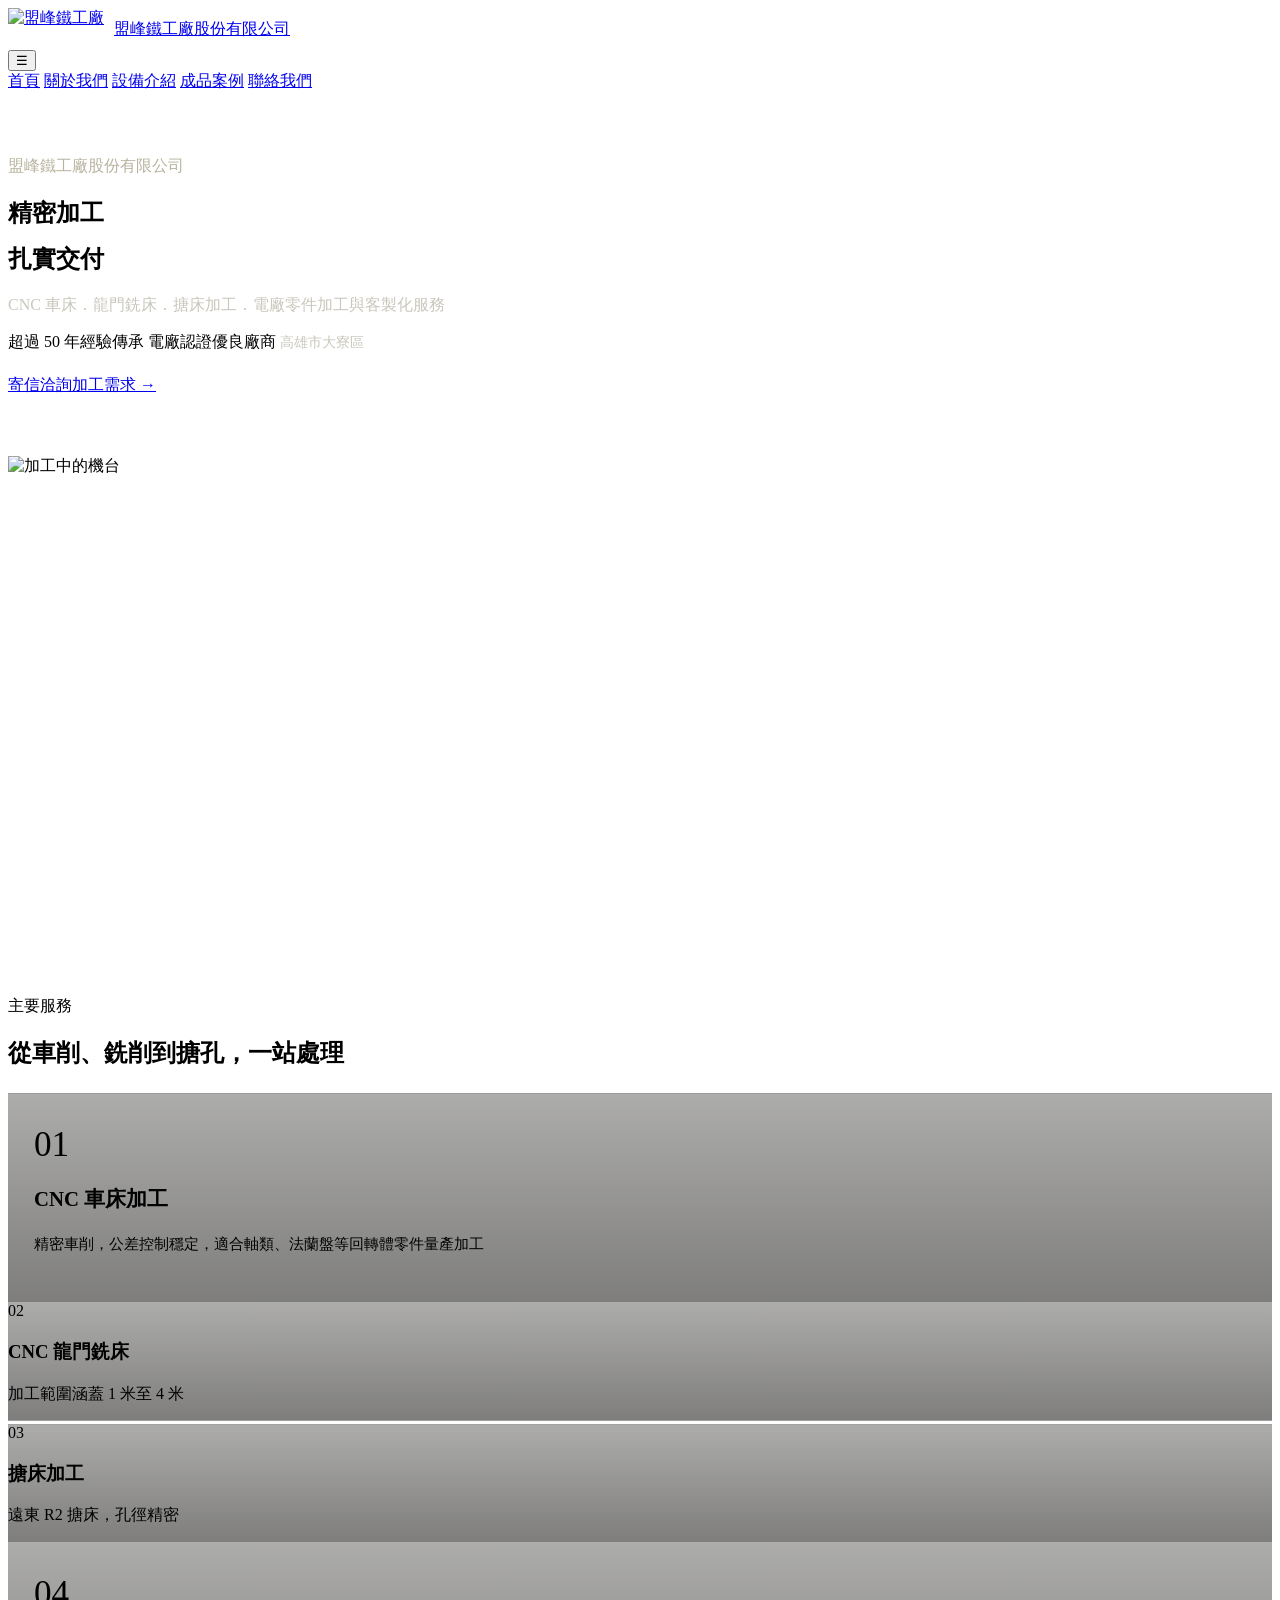
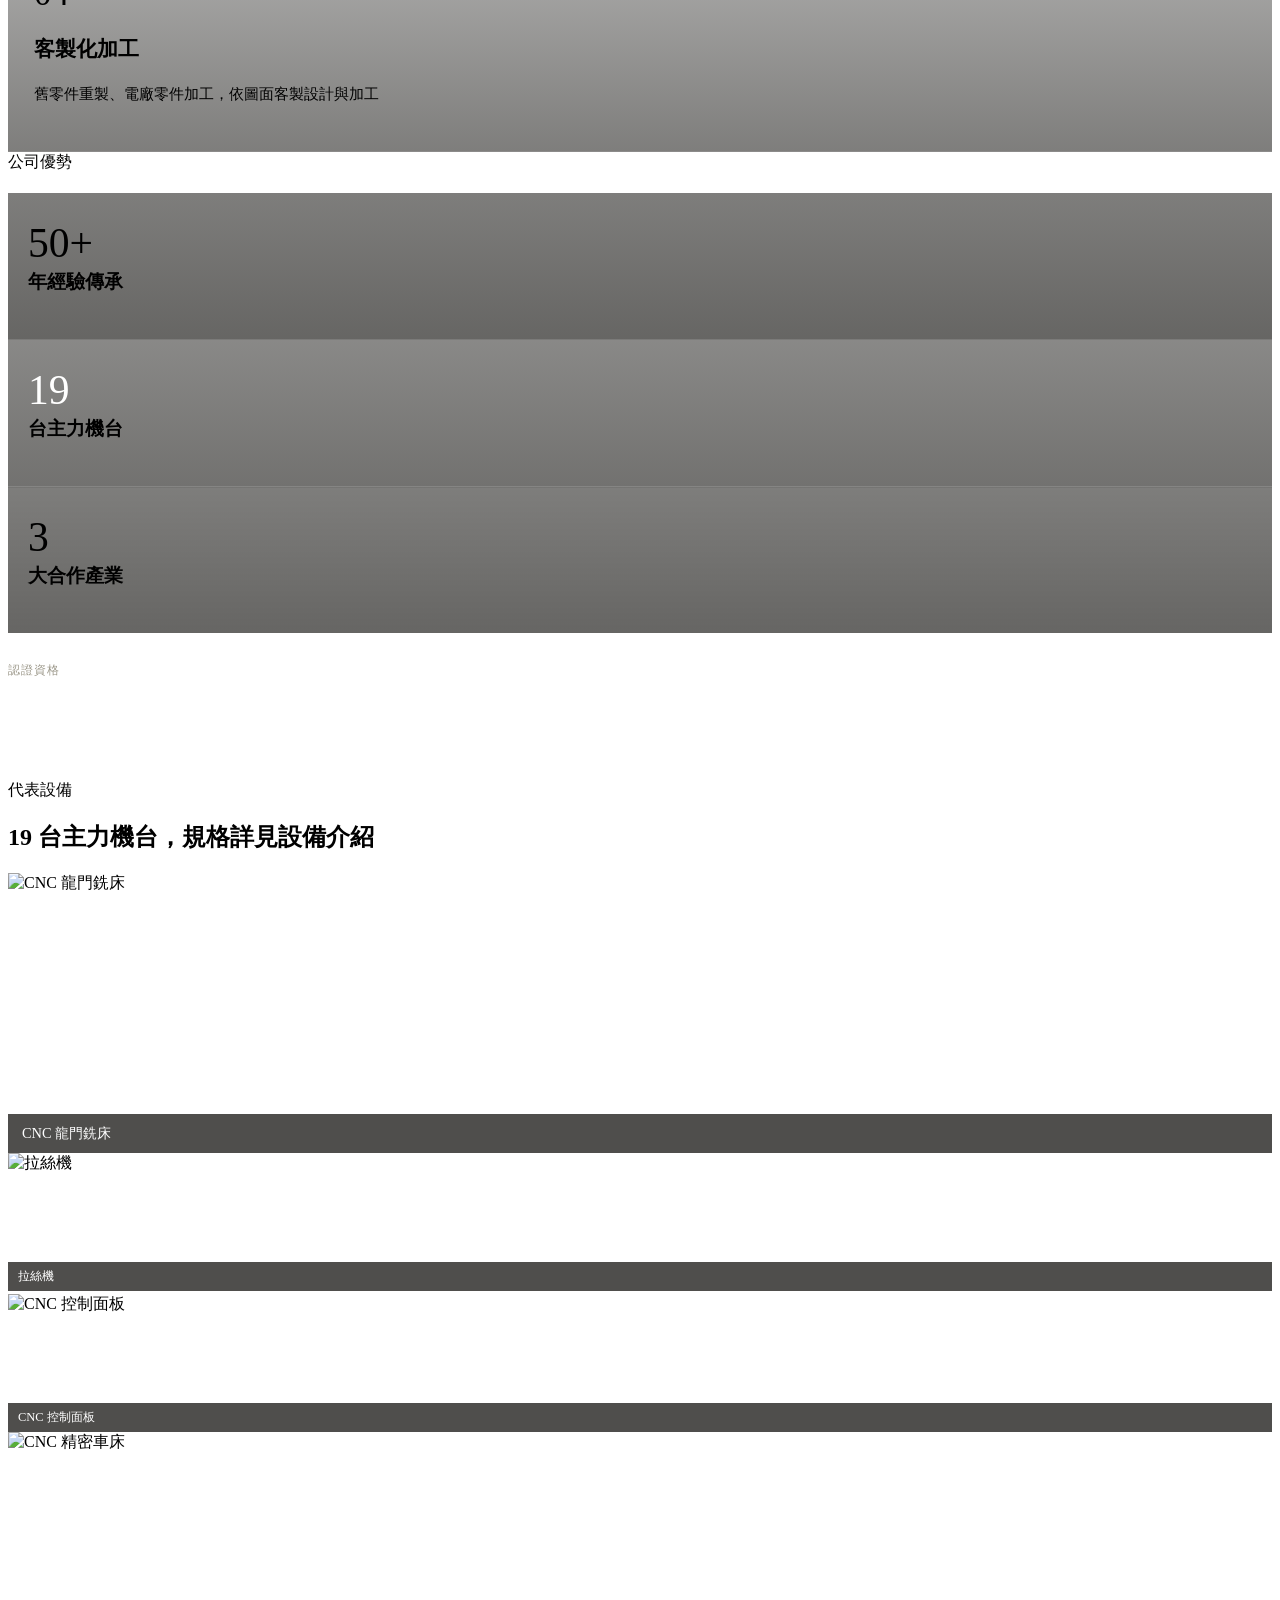
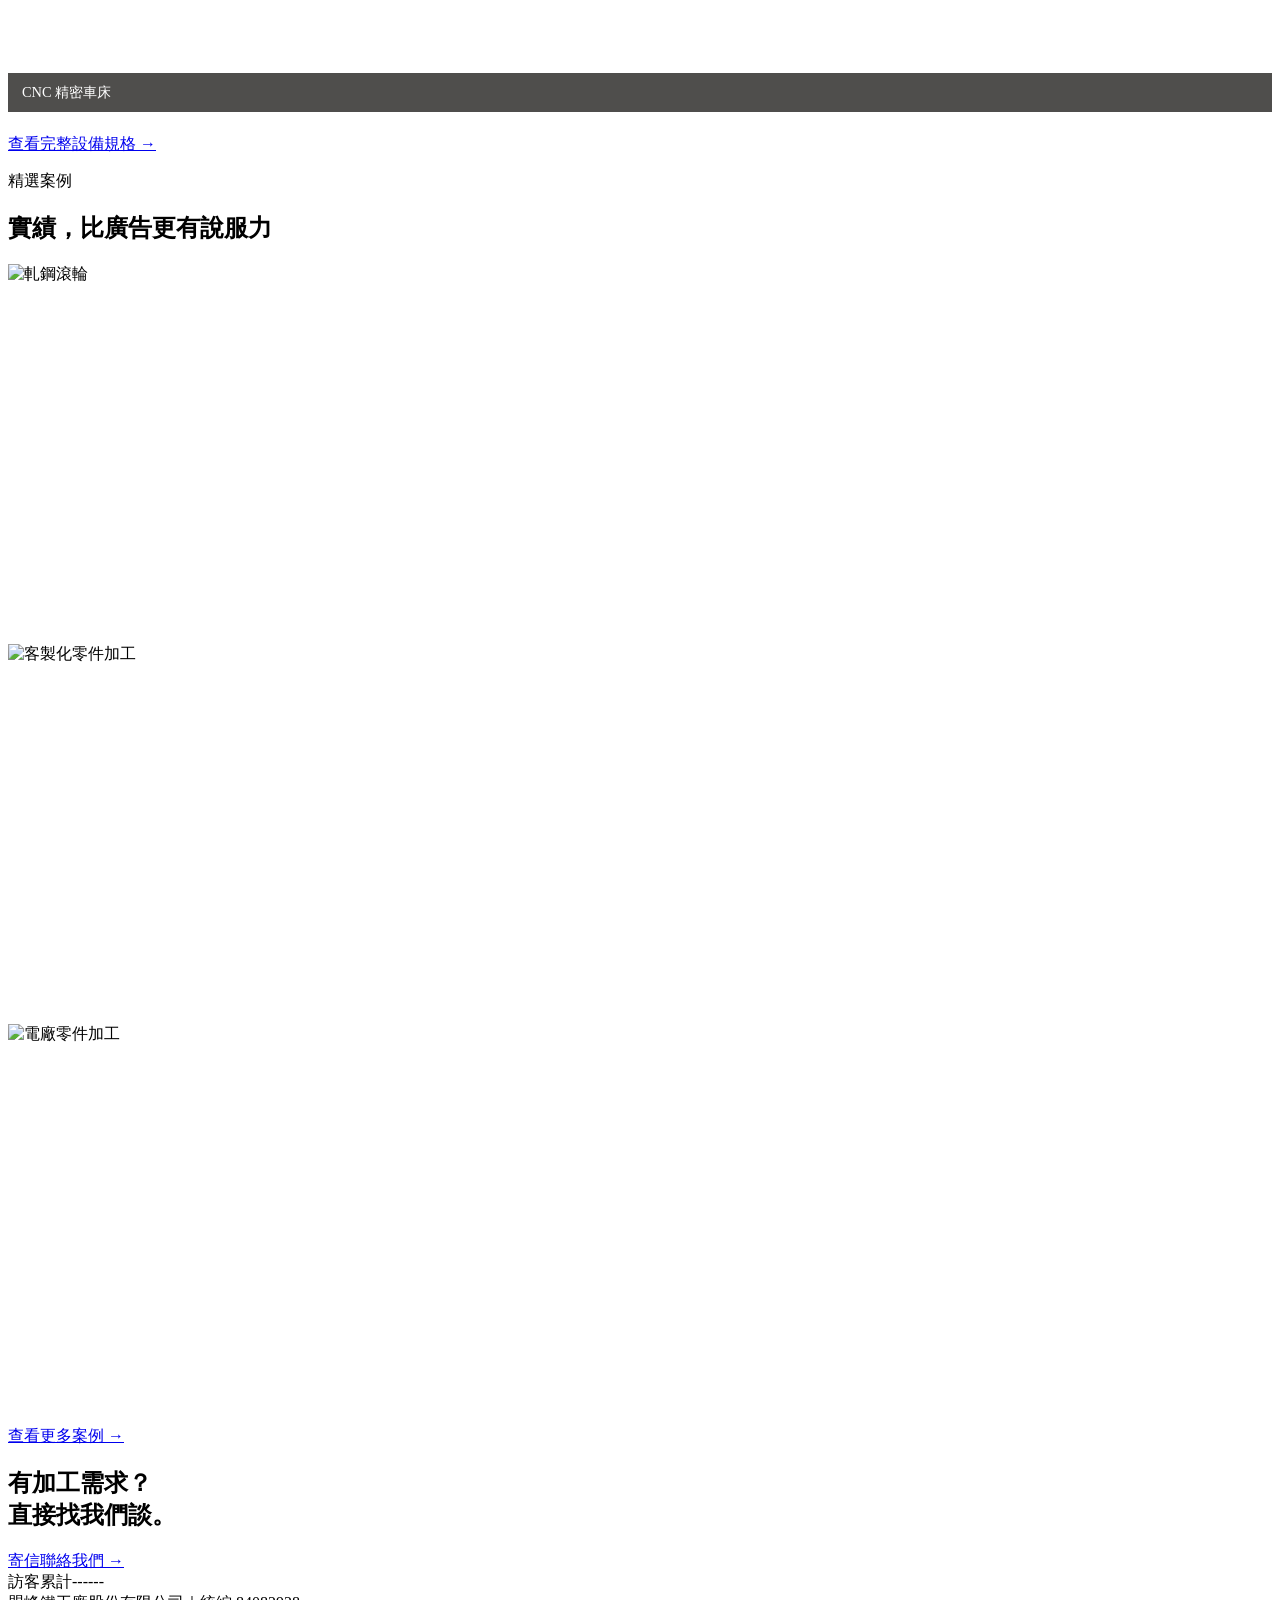
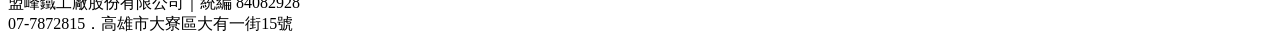
==== index.html @ 580f1f02 "Add files via upload" ====
<!DOCTYPE html>
<html lang="zh-Hant">
<head>
<meta charset="UTF-8">
<meta name="viewport" content="width=device-width, initial-scale=1.0">
<title>盟峰鐵工廠股份有限公司｜高雄 CNC 車床．銑床．搪床加工</title>
<meta name="description" content="盟峰鐵工廠股份有限公司，前身協豐鐵工廠創立於1967年，兩代傳承超過50年，高雄大寮在地機械加工廠，專精 CNC 車床、龍門銑床、搪床加工，電廠認證優良廠商，與日本客戶長期合作。">
<link rel="preconnect" href="https://fonts.googleapis.com">
<link href="https://fonts.googleapis.com/css2?family=Noto+Sans+TC:wght@400;500;700;900&family=JetBrains+Mono:wght@500;700&display=swap" rel="stylesheet">
<link rel="icon" type="image/png" href="images/logo.png?v=2">
<link rel="stylesheet" href="css/style.css">
</head>
<body>

<nav class="site-nav">
  <a href="index.html" style="display:flex; align-items:center; gap:10px;"><img src="images/logo.png" alt="盟峰鐵工廠" style="height:42px; width:auto; display:block;"><span class="logo">盟峰鐵工廠股份有限公司</span></a>
  <button class="nav-toggle" aria-label="開啟選單">☰</button>
  <div class="nav-links">
    <a href="index.html" class="active">首頁</a>
    <a href="about.html">關於我們</a>
    <a href="equipment.html">設備介紹</a>
    <a href="projects.html">成品案例</a>
    <a href="contact.html" class="nav-cta">聯絡我們</a>
  </div>
</nav>

<section class="hero diag-top" style="background:var(--ink); padding:64px 0 60px; --cut-a:56px; z-index:3;">
  <div class="wrap">
    <div class="eyebrow" style="color:#B8B4A0;">盟峰鐵工廠股份有限公司</div>
    <h1 class="skew-highlight"><span>精密加工</span></h1>
    <h1 style="color:var(--steel-light); margin-top:-6px;">扎實交付</h1>
    <p class="hero-sub" style="color:#C9C7BC; max-width:520px;">CNC 車床．龍門銑床．搪床加工．電廠零件加工與客製化服務</p>
    <div class="hero-meta">
      <span class="tag-credential">超過 50 年經驗傳承</span>
      <span class="tag-credential">電廠認證優良廠商</span>
      <span style="color:#C9C7BC; font-size:0.9rem;">高雄市大寮區</span>
    </div>
    <a href="mailto:monfon@seed.net.tw" class="btn" style="display:inline-block; margin-top:22px;">寄信洽詢加工需求 →</a>
  </div>
</section>

<div class="diag-follow diag-bottom-alt" style="--cut-a:56px; --cut-b:90px; position:relative; z-index:2; min-height:min(46vw,420px); background:var(--steel-light);">
  <img src="images/hero-machining.jpg" alt="加工中的機台" style="position:absolute; inset:0; width:100%; height:100%; object-fit:cover; z-index:0;">
</div>

<section class="bold-section diag-follow-alt" style="--cut-b:90px; padding-top:120px; position:relative; z-index:1;">
  <div class="wrap">
    <div class="eyebrow">主要服務</div>
    <h2>從車削、銑削到搪孔，一站處理</h2>
  </div>
  <div class="tight-grid" style="grid-template-columns:1.6fr 1fr; margin-top:24px;">
    <div class="tight-block" style="padding:32px 26px; position:relative; overflow:hidden; background-image:linear-gradient(rgba(20,19,16,0.35),rgba(20,19,16,0.55)), url('images/svc-lathe-bg.jpg'); background-size:cover; background-position:center;">
      <span class="big-idx" style="font-size:2.2rem;">01</span>
      <h3 style="font-size:1.3rem;">CNC 車床加工</h3>
      <p style="font-size:0.95rem;">精密車削，公差控制穩定，適合軸類、法蘭盤等回轉體零件量產加工</p>
    </div>
    <div class="tight-block raised" style="position:relative; overflow:hidden; background-image:linear-gradient(rgba(20,19,16,0.35),rgba(20,19,16,0.55)), url('images/svc-bg-02.jpg'); background-size:cover; background-position:center;"><span class="big-idx">02</span><h3>CNC 龍門銑床</h3><p style="font-size:1rem;">加工範圍涵蓋 1 米至 4 米</p></div>
  </div>
  <div class="tight-grid" style="grid-template-columns:1fr 1.6fr; margin-top:3px;">
    <div class="tight-block raised" style="position:relative; overflow:hidden; background-image:linear-gradient(rgba(20,19,16,0.35),rgba(20,19,16,0.55)), url('images/svc-bg-03.jpg'); background-size:cover; background-position:center;"><span class="big-idx">03</span><h3>搪床加工</h3><p style="font-size:1rem;">遠東 R2 搪床，孔徑精密</p></div>
    <div class="tight-block" style="padding:32px 26px; position:relative; overflow:hidden; background-image:linear-gradient(rgba(20,19,16,0.35),rgba(20,19,16,0.55)), url('images/svc-bg-perforated.jpg'); background-size:cover; background-position:center;">
      <span class="big-idx" style="font-size:2.2rem;">04</span>
      <h3 style="font-size:1.3rem;">客製化加工</h3>
      <p style="font-size:0.95rem;">舊零件重製、電廠零件加工，依圖面客製設計與加工</p>
    </div>
  </div>
</section>

<section class="bold-section darker">
  <div class="wrap">
    <div class="eyebrow">公司優勢</div>
    <div class="tight-grid" style="grid-template-columns:1fr 1fr 1fr; margin-top:20px;">
      <div class="tight-block" style="border-bottom:4px solid var(--accent); padding:26px 20px; position:relative; overflow:hidden; background-image:linear-gradient(rgba(20,19,16,0.55),rgba(20,19,16,0.65)), url('images/adv-bg-50yr.jpg'); background-size:cover; background-position:center;">
        <span class="big-idx" style="font-size:2.6rem;">50+</span>
        <h3 style="margin-top:2px;">年經驗傳承</h3>
      </div>
      <div class="tight-block raised" style="padding:26px 20px; position:relative; overflow:hidden; background-image:linear-gradient(rgba(20,19,16,0.5),rgba(20,19,16,0.6)), url('images/adv-bg-machines.jpg'); background-size:cover; background-position:center;">
        <span class="big-idx" style="font-size:2.6rem; color:#fff;">19</span>
        <h3 style="margin-top:2px;">台主力機台</h3>
      </div>
      <div class="tight-block" style="padding:26px 20px; position:relative; overflow:hidden; background-image:linear-gradient(rgba(20,19,16,0.55),rgba(20,19,16,0.65)), url('images/adv-bg-partners.jpg'); background-size:cover; background-position:center;">
        <span class="big-idx" style="font-size:2.6rem;">3</span>
        <h3 style="margin-top:2px;">大合作產業</h3>
      </div>
    </div>
    <div class="tight-grid" style="grid-template-columns:1.4fr 1fr; margin-top:3px;">
      <div class="tight-block raised" style="display:flex; align-items:center;">
        <p style="color:#fff; margin:0; font-size:0.95rem; line-height:1.7;">累積超過 50 年的加工經驗，穩定的品質與解決複雜案件的能力，讓客戶願意長期合作，也包括電廠零件加工與日本客戶的持續往來。</p>
      </div>
      <div class="tight-block" style="display:flex; flex-direction:column; justify-content:center;">
        <div style="font-family:var(--font-mono); font-size:0.75rem; color:#9C988A; letter-spacing:1px; margin-bottom:12px;">認證資格</div>
        <div style="display:flex; align-items:center; gap:10px; margin-bottom:10px;">
          <span style="width:10px; height:10px; background:var(--credential); flex-shrink:0;"></span>
          <span style="color:#fff; font-size:1.05rem; font-weight:700;">電廠認證優良廠商</span>
        </div>
        <div style="display:flex; align-items:center; gap:10px; margin-bottom:10px;">
          <span style="width:10px; height:10px; background:var(--credential); flex-shrink:0;"></span>
          <span style="color:#fff; font-size:1.05rem; font-weight:700;">進口資格</span>
        </div>
        <div style="display:flex; align-items:center; gap:10px;">
          <span style="width:10px; height:10px; background:var(--credential); flex-shrink:0;"></span>
          <span style="color:#fff; font-size:1.05rem; font-weight:700;">出口資格</span>
        </div>
      </div>
    </div>
  </div>
</section>

<section class="bold-section">
  <div class="wrap">
    <div class="eyebrow">代表設備</div>
    <h2>19 台主力機台，規格詳見設備介紹</h2>

    <div class="tight-grid" style="grid-template-columns:1.6fr 1fr 1fr; margin-top:20px;">
      <div style="position:relative; height:280px; overflow:hidden;">
        <img src="images/equip-gantry-main.jpg" alt="CNC 龍門銑床" style="width:100%; height:100%; object-fit:cover; display:block;">
        <div style="position:absolute; bottom:0; left:0; right:0; background:rgba(20,19,16,0.75); color:#fff; font-size:0.9rem; padding:10px 14px;">CNC 龍門銑床</div>
      </div>
      <div style="display:flex; flex-direction:column; gap:3px;">
        <div style="position:relative; height:138px; overflow:hidden;">
          <img src="images/equip-carousel-2.jpg" alt="拉絲機" style="width:100%; height:100%; object-fit:cover; display:block;">
          <div style="position:absolute; bottom:0; left:0; right:0; background:rgba(20,19,16,0.75); color:#fff; font-size:0.78rem; padding:6px 10px;">拉絲機</div>
        </div>
        <div style="position:relative; height:138px; overflow:hidden;">
          <img src="images/control-panel.jpg" alt="CNC 控制面板" style="width:100%; height:100%; object-fit:cover; display:block;">
          <div style="position:absolute; bottom:0; left:0; right:0; background:rgba(20,19,16,0.75); color:#fff; font-size:0.78rem; padding:6px 10px;">CNC 控制面板</div>
        </div>
      </div>
      <div style="position:relative; height:280px; overflow:hidden;">
        <img src="images/equip-cnc-lathe.jpg" alt="CNC 精密車床" style="width:100%; height:100%; object-fit:cover; display:block;">
        <div style="position:absolute; bottom:0; left:0; right:0; background:rgba(20,19,16,0.75); color:#fff; font-size:0.9rem; padding:10px 14px;">CNC 精密車床</div>
      </div>
    </div>

    <p style="margin-top:22px;"><a href="equipment.html" class="btn" style="display:inline-block;">查看完整設備規格 →</a></p>
  </div>
</section>

<section class="bold-section darker">
  <div class="wrap">
    <div class="eyebrow">精選案例</div>
    <h2>實績，比廣告更有說服力</h2>
    <div class="tight-grid" style="grid-template-columns:0.8fr 1.1fr 1.1fr; margin-top:20px;">
      <div style="position:relative; overflow:hidden; height:380px; background:var(--steel-dark);">
        <img src="images/case-rollers-12.jpg" alt="軋鋼滾輪" style="width:100%; height:100%; object-fit:cover; display:block;">
      </div>
      <div style="position:relative; overflow:hidden; height:380px; background:var(--steel-dark);">
        <img src="images/case-custom-12.jpg" alt="客製化零件加工" style="width:100%; height:100%; object-fit:cover; display:block;">
      </div>
      <div style="position:relative; overflow:hidden; height:380px; background:var(--steel-dark);">
        <img src="images/case-plant-3.jpg" alt="電廠零件加工" style="width:100%; height:100%; object-fit:cover; display:block;">
      </div>
    </div>
    <p style="margin-top:22px;"><a href="projects.html" class="btn" style="display:inline-block;">查看更多案例 →</a></p>
  </div>
</section>

<footer class="site-footer">
  <div class="wrap" style="padding:0;">
    <div class="footer-cta">
      <h2>有加工需求？<br>直接找我們談。</h2>
      <a href="mailto:monfon@seed.net.tw" class="btn">寄信聯絡我們 →</a>
    </div>
    <div class="footer-rule"></div>
    <div class="footer-info">
      <div class="visitor-scoreboard"><span class="label">訪客累計</span><span class="num" id="visitor-count-num">------</span></div>
      <div>盟峰鐵工廠股份有限公司｜統編 84082928</div>
      <div>07-7872815．高雄市大寮區大有一街15號</div>
    </div>
  </div>
</footer>

<script src="js/main.js"></script>
</body>
</html>
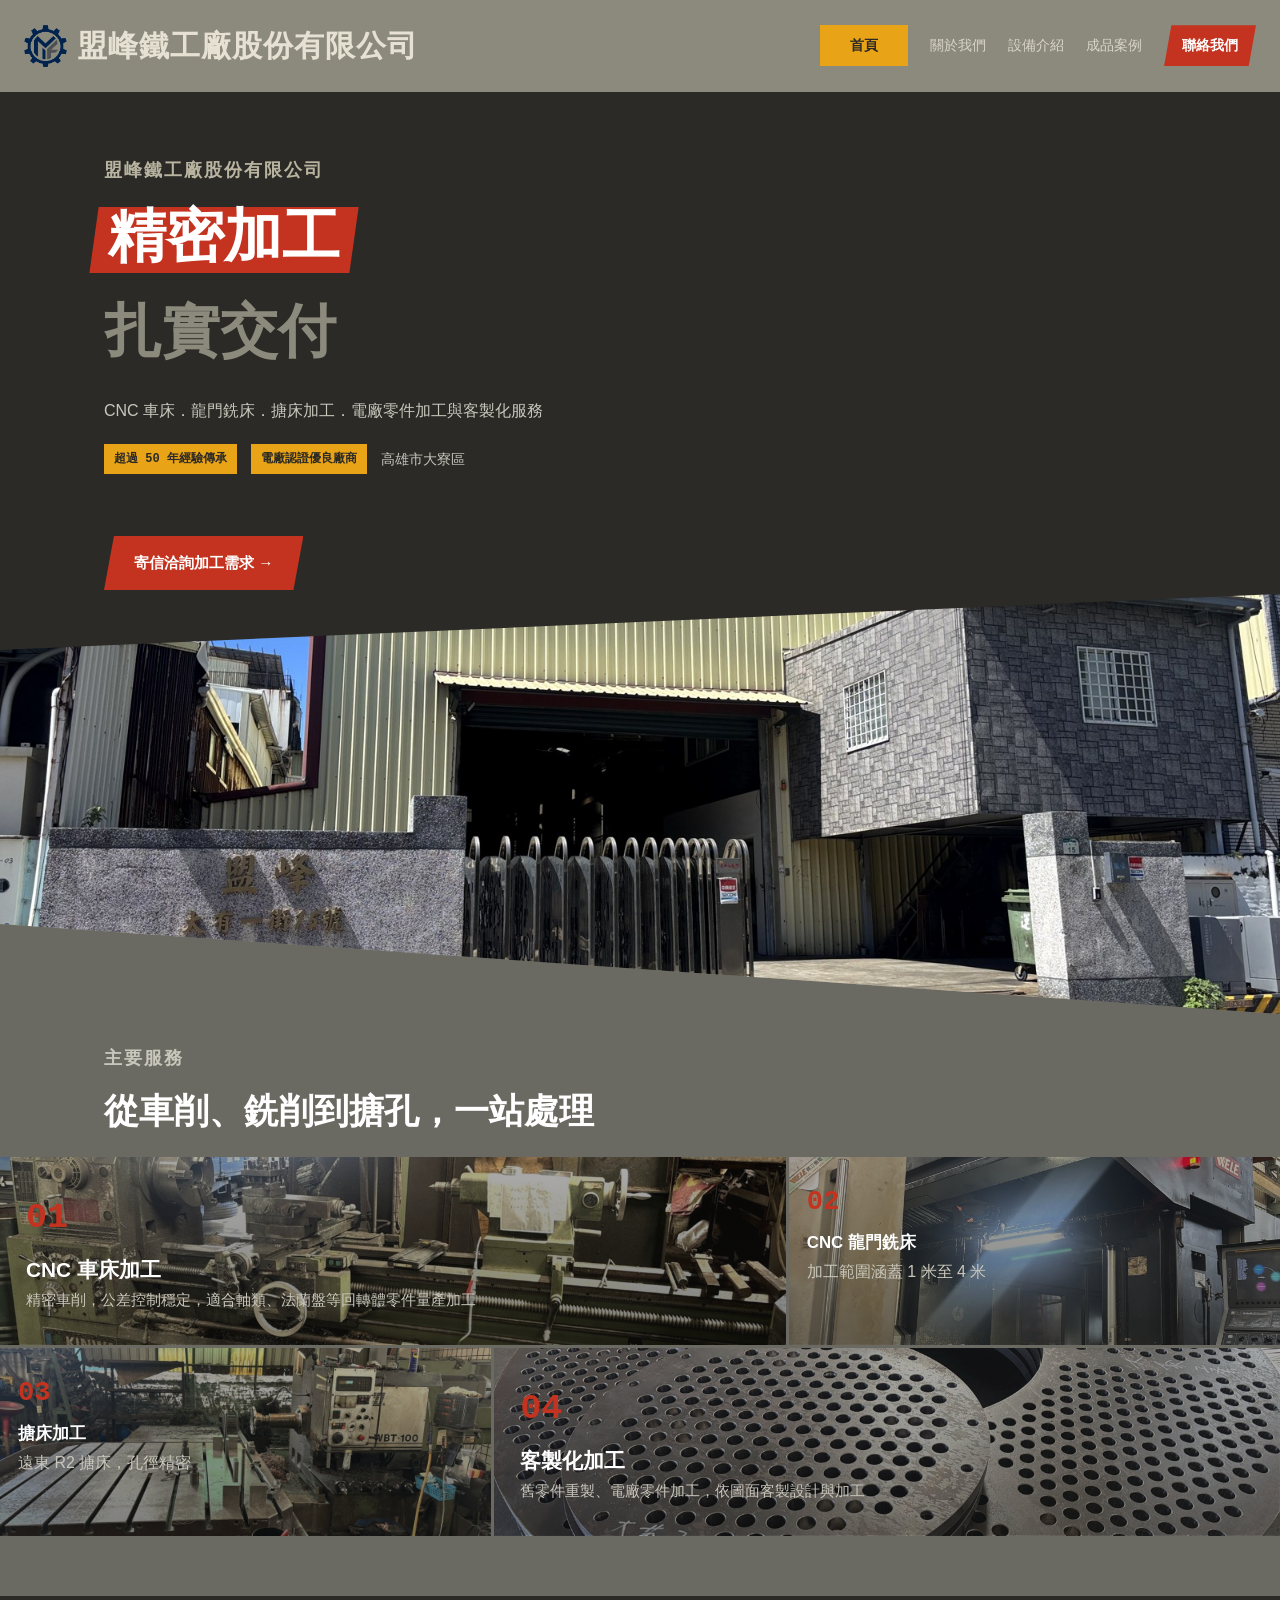
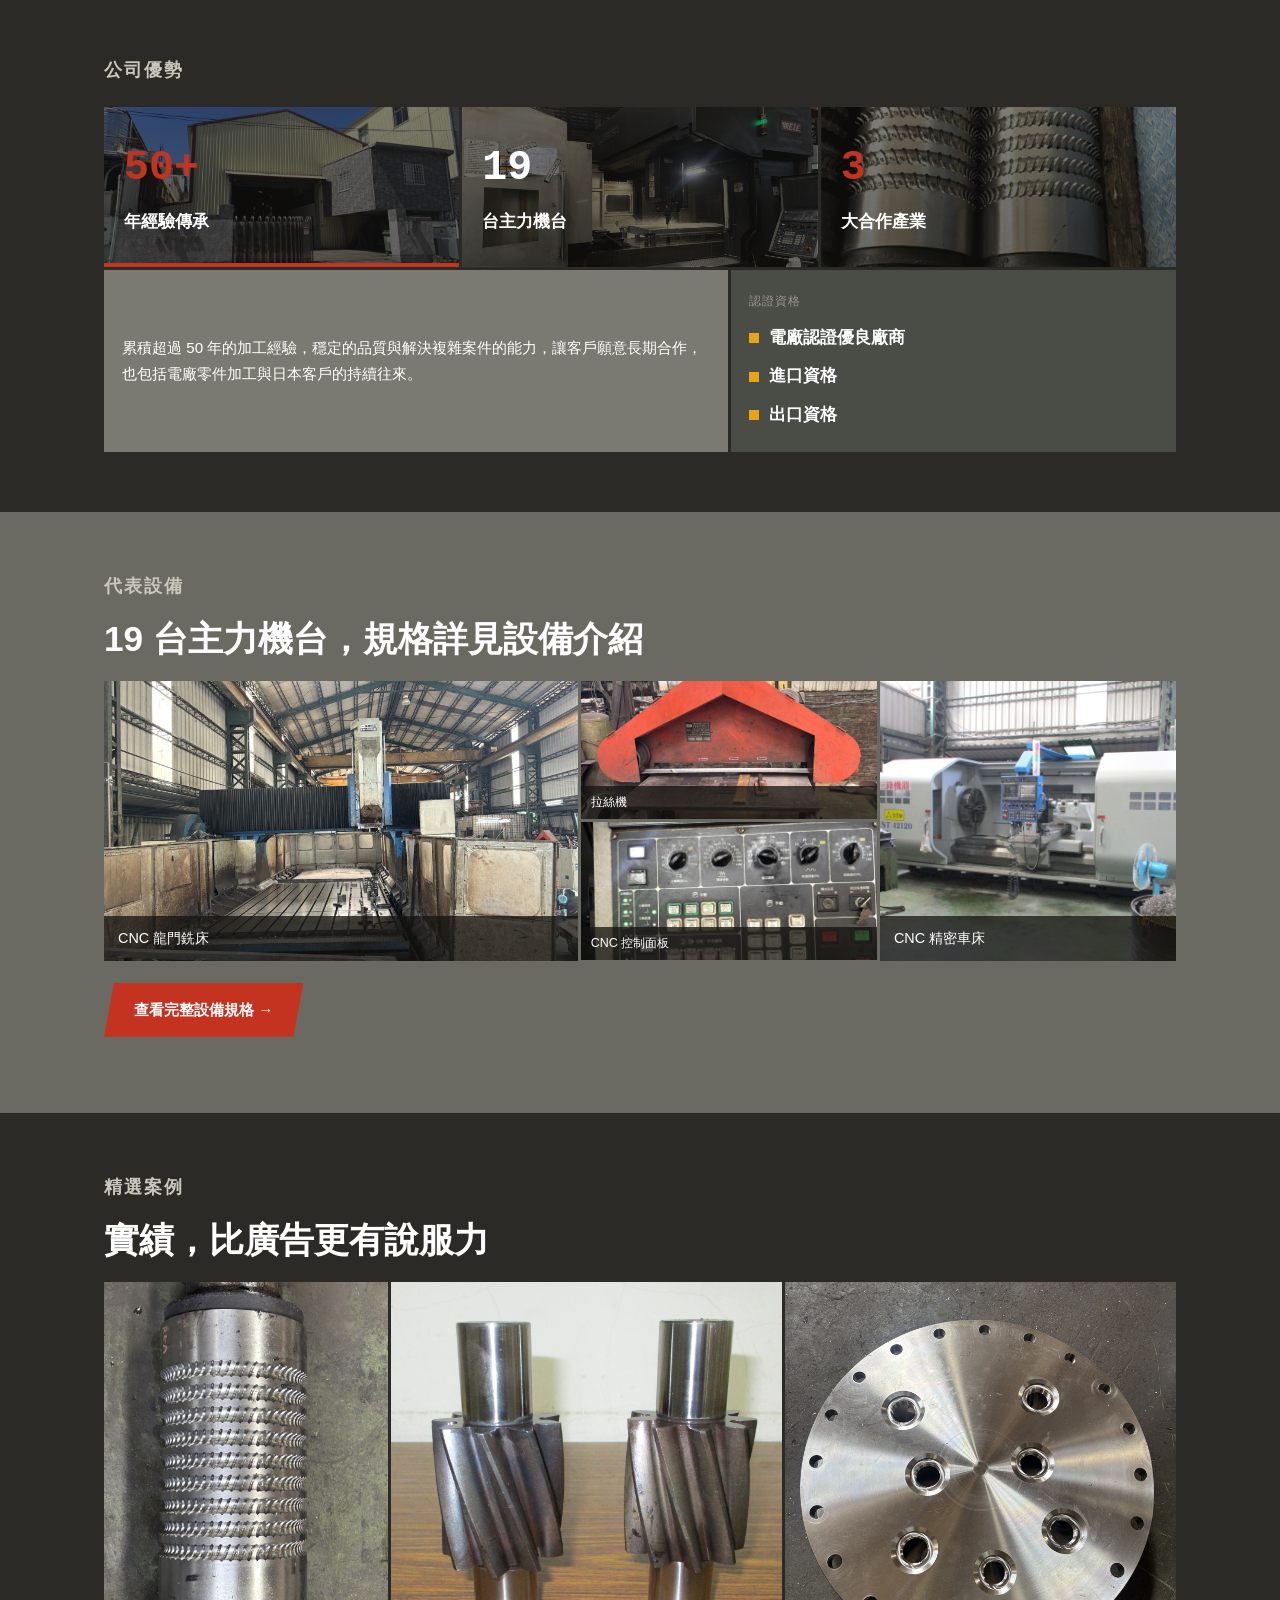
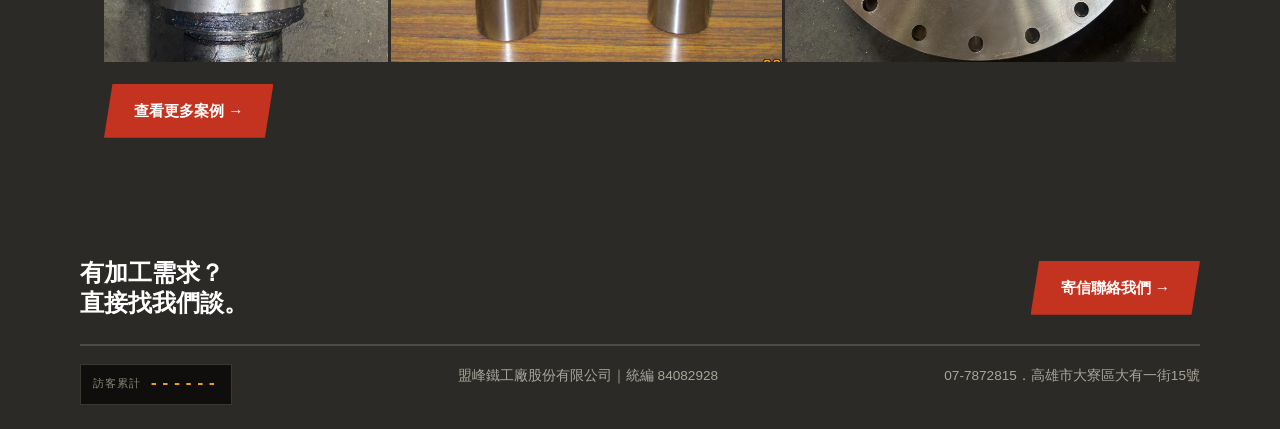
==== commit a375cff3: "Add files via upload" ====
--- a/index.html
+++ b/index.html
@@ -8,6 +8,13 @@
 <link rel="preconnect" href="https://fonts.googleapis.com">
 <link href="https://fonts.googleapis.com/css2?family=Noto+Sans+TC:wght@400;500;700;900&family=JetBrains+Mono:wght@500;700&display=swap" rel="stylesheet">
 <link rel="icon" type="image/png" href="images/logo.png?v=2">
+<link rel="canonical" href="https://mon-fon.com/">
+<meta property="og:type" content="website">
+<meta property="og:title" content="盟峰鐵工廠股份有限公司｜高雄 CNC 車床．銑床．搪床加工">
+<meta property="og:description" content="盟峰鐵工廠股份有限公司，前身協豐鐵工廠創立於1967年，兩代傳承超過50年，高雄大寮在地機械加工廠，專精 CNC 車床、龍門銑床、搪床加工，電廠認證優良廠商，與日本客戶長期合作。">
+<meta property="og:url" content="https://mon-fon.com/">
+<meta property="og:image" content="https://mon-fon.com/images/logo.png">
+<meta property="og:locale" content="zh_TW">
 <link rel="stylesheet" href="css/style.css">
 </head>
 <body>
--- a/css/style.css
+++ b/css/style.css
@@ -0,0 +1,441 @@
+/* ==========================================================================
+   盟峰鐵工廠 網站共用樣式
+   ==========================================================================
+   顏色使用規則（重要，之後改版請遵守）：
+   - 紅色（--accent）只用在「跟聯絡/行動有關」的地方：CTA按鈕、聯絡連結
+   - 黃色（--credential）只用在「資歷/認證」類標籤：年份、進出口資格、型號
+   - 其餘一律用中間灰階，不要隨意上色
+   ========================================================================== */
+
+:root {
+  /* 色彩 token */
+  --ink: #2B2A26;          /* 主要文字、深色區塊底色 */
+  --paper: #F4F1E6;        /* 內容頁面底色（米白紙感） */
+  --paper-dim: #EAE5D6;    /* 內容頁面交錯用的深一階底色 */
+  --steel: #6B6A62;        /* 中灰綠，圖片色塊、次要區塊底色 */
+  --steel-light: #8C8A7C;  /* 較淺的灰綠 */
+  --steel-dark: #4A4C46;   /* 較深的灰綠 */
+  --line: #D8D2C0;         /* 淺色分隔線 */
+  --accent: #C4331F;       /* 磚紅色：只用在聯絡/CTA */
+  --accent-dark: #9C2717;  /* 磚紅色 hover 用 */
+  --credential: #E8A317;   /* 琥珀黃：只用在資歷/認證標籤 */
+  --paper-text: #E6E1D2;   /* 深色底色上使用的淺色文字 */
+
+  /* 字體 */
+  --font-display: 'Noto Sans TC', 'Microsoft JhengHei', sans-serif;
+  --font-mono: 'JetBrains Mono', 'Courier New', monospace;
+}
+
+* { box-sizing: border-box; }
+
+html { scroll-behavior: smooth; }
+
+body {
+  margin: 0;
+  font-family: var(--font-display);
+  color: var(--ink);
+  background: var(--paper);
+  line-height: 1.7;
+}
+
+img { max-width: 100%; display: block; }
+
+a { color: inherit; text-decoration: none; }
+
+.wrap {
+  max-width: 1120px;
+  margin: 0 auto;
+  padding: 0 24px;
+}
+
+/* ---------- 導覽列 ---------- */
+.site-nav {
+  display: flex;
+  justify-content: space-between;
+  align-items: center;
+  padding: 20px 24px;
+  background: #8C8A7C;
+  position: sticky;
+  top: 0;
+  z-index: 50;
+}
+
+.site-nav .logo {
+  font-size: 1.9rem;
+  font-weight: 900;
+  color: var(--paper-text);
+  letter-spacing: 1px;
+  white-space: nowrap;
+}
+
+.site-nav .nav-links {
+  display: flex;
+  align-items: center;
+  gap: 22px;
+  font-size: 0.85rem;
+  color: #D8D5C9;
+}
+.site-nav .nav-links a:hover { color: #fff; }
+.site-nav .nav-links a.active {
+  color: var(--ink);
+  background: var(--credential);
+  padding: 9px 18px;
+  font-weight: 700;
+  display: inline-block;
+  min-width: 88px;
+  text-align: center;
+}
+
+.nav-cta {
+  background: var(--accent);
+  color: #fff !important;
+  font-weight: 700;
+  padding: 9px 18px;
+  clip-path: polygon(8% 0, 100% 0, 92% 100%, 0% 100%);
+}
+.nav-cta:hover { background: var(--accent-dark); }
+
+/* 手機版導覽 */
+.nav-toggle { display: none; }
+@media (max-width: 760px) {
+  .site-nav .nav-links {
+    display: none;
+    position: absolute;
+    top: 100%;
+    left: 0;
+    right: 0;
+    background: var(--steel-dark);
+    flex-direction: column;
+    align-items: flex-start;
+    padding: 16px 24px;
+    gap: 14px;
+  }
+  .site-nav .nav-links.open { display: flex; }
+  .nav-toggle {
+    display: block;
+    background: none;
+    border: none;
+    color: var(--paper-text);
+    font-size: 1.4rem;
+    cursor: pointer;
+  }
+}
+
+/* ---------- 通用區塊 ---------- */
+.section { padding: 64px 0; }
+.section.alt { background: var(--paper-dim); }
+.section.dark { background: var(--ink); color: var(--paper-text); }
+
+.eyebrow {
+  font-family: var(--font-mono);
+  font-size: 1.15rem;
+  letter-spacing: 2px;
+  color: var(--steel-dark);
+  margin-bottom: 14px;
+  text-transform: uppercase;
+  font-weight: 700;
+}
+.section.dark .eyebrow { color: #B8B4A0; }
+
+/* ==========================================================================
+   斜切帶系統：上下兩條線角度可以不一樣，區塊一節接一節共用邊界，
+   不會有浮空缺口，也不會露出不相干的第三個顏色
+   ========================================================================== */
+.diag-top {
+  clip-path: polygon(0 0, 100% 0, 100% calc(100% - var(--cut-a, 46px)), 0 100%);
+  position: relative;
+}
+.diag-follow {
+  margin-top: calc(-1 * var(--cut-a, 46px));
+}
+.diag-bottom-alt {
+  clip-path: polygon(0 0, 100% 0, 100% 100%, 0 calc(100% - var(--cut-b, 78px)));
+}
+.diag-follow-alt {
+  margin-top: calc(-1 * var(--cut-b, 78px));
+}
+
+h1, h2, h3 { font-weight: 900; margin: 0 0 0.5em; line-height: 1.25; }
+h2 { font-size: clamp(1.6rem, 3vw, 2.2rem); }
+
+.lead {
+  font-size: 1.05rem;
+  color: #4A4A42;
+  max-width: 620px;
+}
+.section.dark .lead { color: #C9C7BC; }
+
+/* ---------- 按鈕 ---------- */
+.btn {
+  display: inline-block;
+  background: var(--accent);
+  color: #fff;
+  font-weight: 700;
+  padding: 14px 30px;
+  clip-path: polygon(5% 0, 100% 0, 95% 100%, 0 100%);
+  font-size: 0.95rem;
+}
+.btn:hover { background: var(--accent-dark); }
+.btn.ghost {
+  background: transparent;
+  border: 2px solid var(--paper-text);
+  color: var(--paper-text) !important;
+  clip-path: none;
+  padding: 12px 28px;
+}
+
+/* ---------- 標籤（資歷/認證，唯一使用黃色的地方） ---------- */
+.tag-credential {
+  display: inline-block;
+  background: var(--credential);
+  color: var(--ink);
+  font-family: var(--font-mono);
+  font-weight: 700;
+  font-size: 0.75rem;
+  padding: 5px 10px;
+}
+
+/* ---------- Hero ---------- */
+.hero {
+  background: var(--steel);
+  color: var(--paper-text);
+  padding: 56px 0 0;
+  overflow: hidden;
+}
+.hero .wrap { padding-bottom: 0; }
+.hero h1 {
+  font-size: clamp(2.2rem, 5vw, 3.6rem);
+  color: #fff;
+}
+.hero .hero-sub { color: var(--steel-dark); }
+.hero-meta { display: flex; align-items: center; gap: 14px; margin: 20px 0 40px; flex-wrap: wrap; }
+
+/* ---------- 資訊區塊圖片佔位 ---------- */
+.photo-placeholder {
+  background: var(--steel-light);
+  display: flex;
+  align-items: center;
+  justify-content: center;
+  color: var(--paper-text);
+  font-family: var(--font-mono);
+  font-size: 0.8rem;
+  min-height: 160px;
+  text-align: center;
+  padding: 12px;
+}
+
+/* ---------- Footer ---------- */
+footer.site-footer {
+  background: var(--ink);
+  color: var(--paper-text);
+  padding: 44px 24px 24px;
+}
+.footer-cta {
+  display: flex;
+  justify-content: space-between;
+  align-items: center;
+  flex-wrap: wrap;
+  gap: 20px;
+  margin-bottom: 26px;
+}
+.footer-cta h2 { color: #fff; font-size: 1.5rem; margin: 0; }
+.footer-rule { height: 2px; background: var(--steel-dark); margin-bottom: 18px; }
+.footer-info {
+  display: flex;
+  justify-content: space-between;
+  flex-wrap: wrap;
+  gap: 10px;
+  font-size: 0.85rem;
+  color: #A8A69A;
+}
+
+/* ---------- 頁面標題橫幅（子頁共用） ---------- */
+.page-head {
+  background: var(--steel);
+  color: var(--paper-text);
+  padding: 48px 0 56px;
+}
+.page-head h1 { color: #fff; font-size: clamp(1.8rem, 4vw, 2.6rem); }
+
+/* ---------- 響應式：手機版基本調整 ---------- */
+@media (max-width: 760px) {
+  .section { padding: 44px 0; }
+  .footer-cta { flex-direction: column; align-items: flex-start; }
+}
+
+/* ==========================================================================
+   大膽陽剛區塊（首頁／關於我們專用）
+   ========================================================================== */
+.bold-section {
+  background: var(--steel);
+  color: var(--paper-text);
+  padding: 60px 0;
+  position: relative;
+  overflow: hidden;
+}
+.bold-section.darker { background: var(--ink); }
+.bold-section .eyebrow { color: #C9C7BC; }
+.bold-section h2 { color: #fff; }
+
+.skew-highlight {
+  position: relative;
+  display: inline-block;
+}
+.skew-highlight::before {
+  content: '';
+  position: absolute;
+  left: -10px; right: -10px; top: 8%; bottom: 0;
+  background: var(--accent);
+  transform: skewX(-8deg);
+  z-index: 0;
+}
+.skew-highlight span {
+  position: relative;
+  z-index: 1;
+  padding: 0 4px;
+}
+
+/* 緊密拼接色塊（服務／優勢用） */
+.tight-grid {
+  display: grid;
+  gap: 3px;
+}
+.tight-block {
+  background: var(--steel-dark);
+  padding: 22px 18px;
+}
+.tight-block.raised { background: #7A7972; }
+.tight-block .big-idx {
+  font-family: var(--font-mono);
+  font-weight: 700;
+  font-size: 1.7rem;
+  color: var(--accent);
+  display: block;
+  margin-bottom: 8px;
+}
+.tight-block h3 { color: #fff; margin: 0 0 4px; font-size: 1.05rem; }
+.tight-block p { color: #C9C7BC; margin: 0; font-size: 0.92rem; }
+
+/* 時間軸（關於我們用） */
+.timeline-strip { display: flex; gap: 3px; flex-wrap: wrap; }
+.timeline-strip > div {
+  flex: 1;
+  min-width: 130px;
+  background: var(--steel-dark);
+  padding: 18px 14px;
+}
+.timeline-strip > div.now { background: var(--accent); }
+.timeline-strip .t-label { font-size: 1.3rem; font-weight: 900; color: #fff; }
+.timeline-strip .t-sub { font-size: 1rem; color: #D8D5C9; margin-top:6px; }
+
+/* ==========================================================================
+   設備卡片（可點開看更多）
+   ========================================================================== */
+.equip-grid {
+  display: grid;
+  grid-template-columns: repeat(auto-fill, minmax(230px, 1fr));
+  gap: 3px;
+  background: var(--ink);
+}
+.equip-card {
+  background: var(--paper-dim);
+  padding: 0;
+  cursor: pointer;
+  position: relative;
+  transition: transform 0.15s ease;
+}
+.equip-card:hover { transform: translateY(-3px); }
+.equip-card .equip-photo {
+  height: 140px;
+  background: var(--steel);
+  display: flex; align-items: center; justify-content: center;
+  color: var(--paper-text); font-family: var(--font-mono); font-size: 0.75rem;
+}
+.equip-card .equip-body { padding: 14px 16px 18px; }
+.equip-card h3 { font-size: 1rem; margin: 0 0 6px; }
+.equip-card .spec-preview { font-size: 0.8rem; color: #5A5A50; margin: 0; }
+.equip-card .click-hint {
+  font-family: var(--font-mono);
+  font-size: 0.7rem;
+  color: var(--accent);
+  margin-top: 8px;
+  display: block;
+}
+
+/* Modal 彈出視窗 */
+.equip-modal {
+  display: none;
+  position: fixed; inset: 0;
+  background: rgba(20,19,16,0.82);
+  z-index: 200;
+  align-items: center;
+  justify-content: center;
+  padding: 24px;
+}
+.equip-modal.open { display: flex; }
+.equip-modal-box {
+  background: var(--paper);
+  max-width: 640px;
+  width: 100%;
+  max-height: 86vh;
+  overflow-y: auto;
+}
+.equip-modal-box .modal-photo {
+  height: 320px;
+  background: var(--steel);
+  display: flex; align-items: center; justify-content: center;
+  color: var(--paper-text); font-family: var(--font-mono);
+}
+.equip-modal-box .modal-body { padding: 26px 28px 30px; }
+.equip-modal-box h3 { font-size: 1.4rem; margin: 0 0 10px; }
+.equip-modal-close {
+  position: absolute;
+  top: 16px; right: 20px;
+  background: var(--ink);
+  color: #fff;
+  border: none;
+  width: 34px; height: 34px;
+  font-size: 1.1rem;
+  cursor: pointer;
+}
+
+@media (max-width: 760px) {
+  .timeline-strip { flex-direction: column; }
+  /* 這裡用 !important 是必要的：因為色塊網格的欄數是寫在 HTML 的 inline style
+     裡（方便每個區塊各自調整比例），CSS class 本身的優先權比不過 inline style，
+     手機版要強制改回單欄才不會被擠壓變形 */
+  .tight-grid, .equip-grid { grid-template-columns: 1fr !important; }
+  .tight-block { height: auto !important; min-height:120px; }
+}
+
+/* ---------- 隱藏捲軸，看起來像自動播放而非手動拖曳條 ---------- */
+.no-scrollbar { scrollbar-width: none; -ms-overflow-style: none; }
+.no-scrollbar::-webkit-scrollbar { display: none; }
+
+/* ---------- 訪客計分板 ---------- */
+.visitor-scoreboard {
+  display: inline-flex;
+  align-items: center;
+  gap: 8px;
+  background: #0F0E0C;
+  border: 1px solid #3A3831;
+  padding: 6px 12px;
+}
+.visitor-scoreboard .label {
+  font-family: var(--font-mono);
+  font-size: 0.7rem;
+  color: #8A8678;
+  letter-spacing: 1px;
+}
+.visitor-scoreboard .num {
+  font-family: var(--font-mono);
+  font-size: 1rem;
+  font-weight: 700;
+  color: #E8A317;
+  letter-spacing: 2px;
+}
+.grid-2 { display: grid; grid-template-columns: 1fr 1fr; gap: 24px; }
+@media (max-width: 760px) {
+  .grid-2 { grid-template-columns: 1fr; }
+}
+
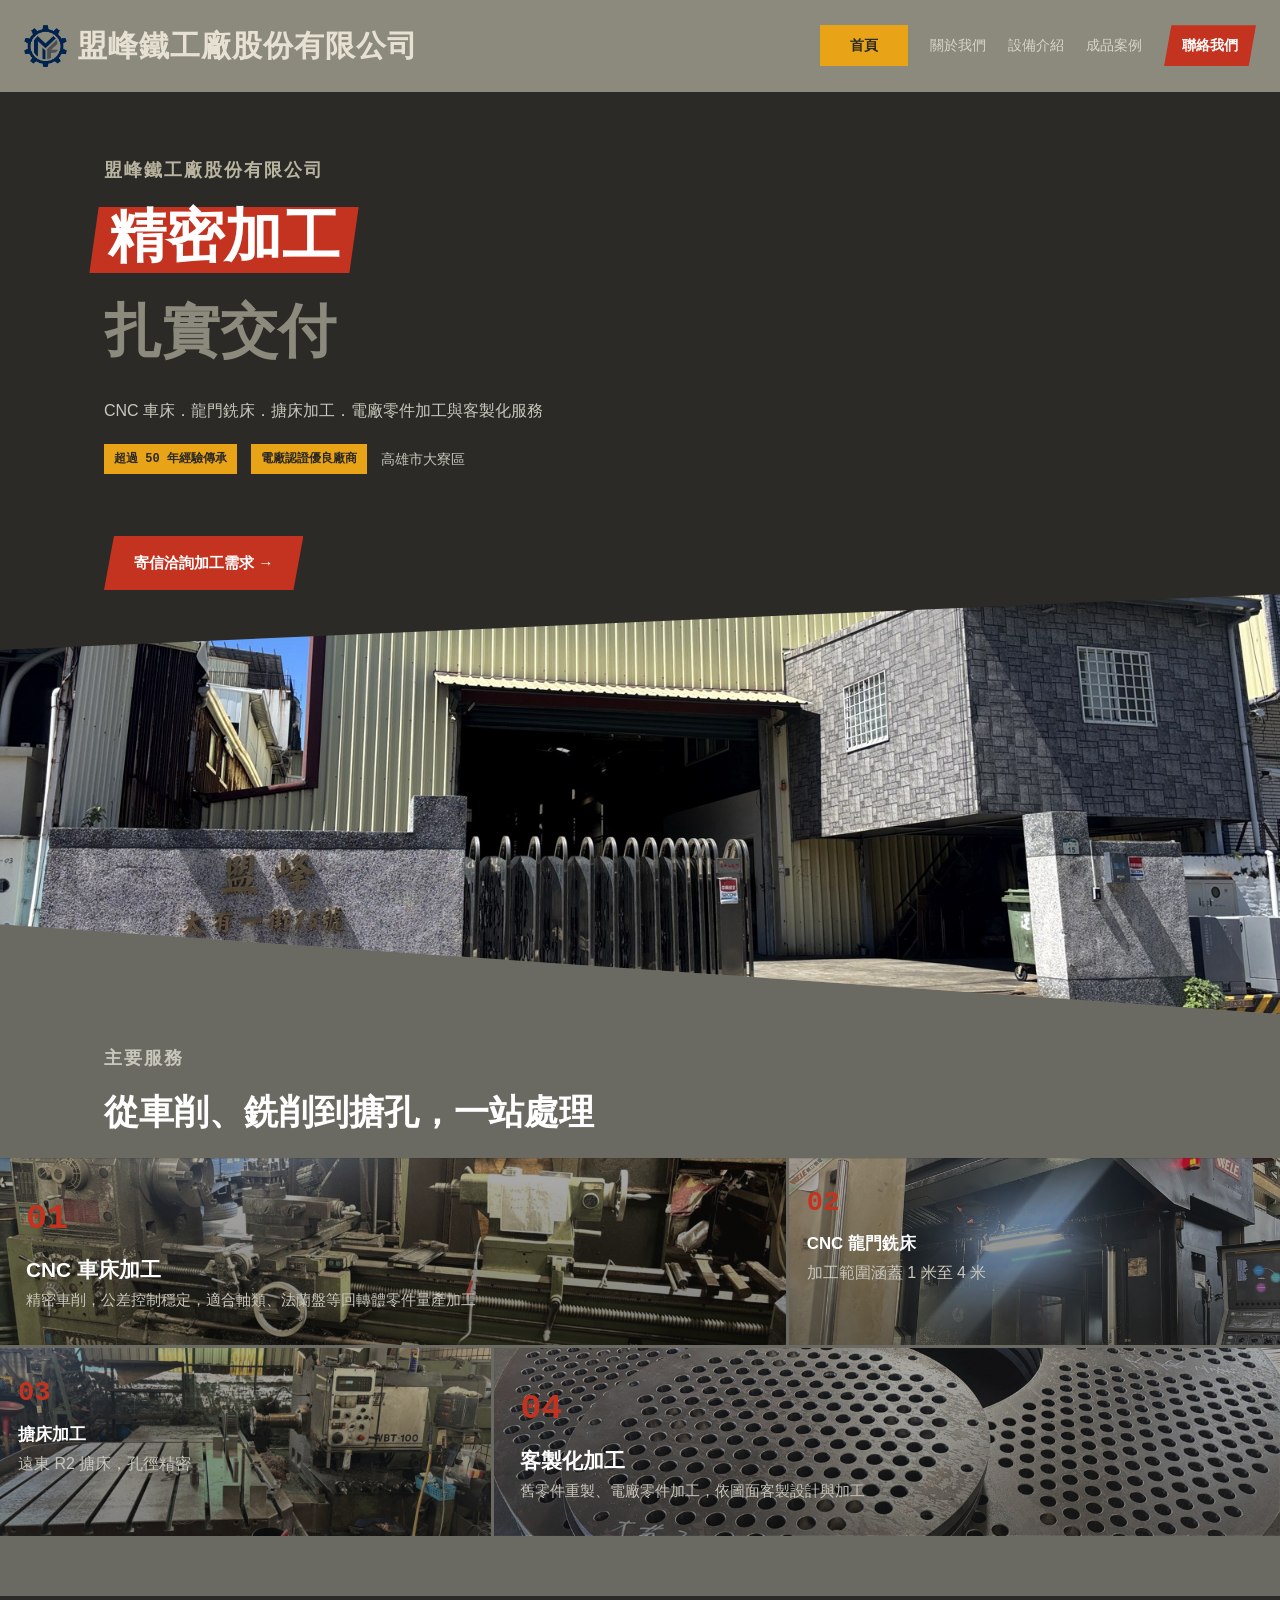
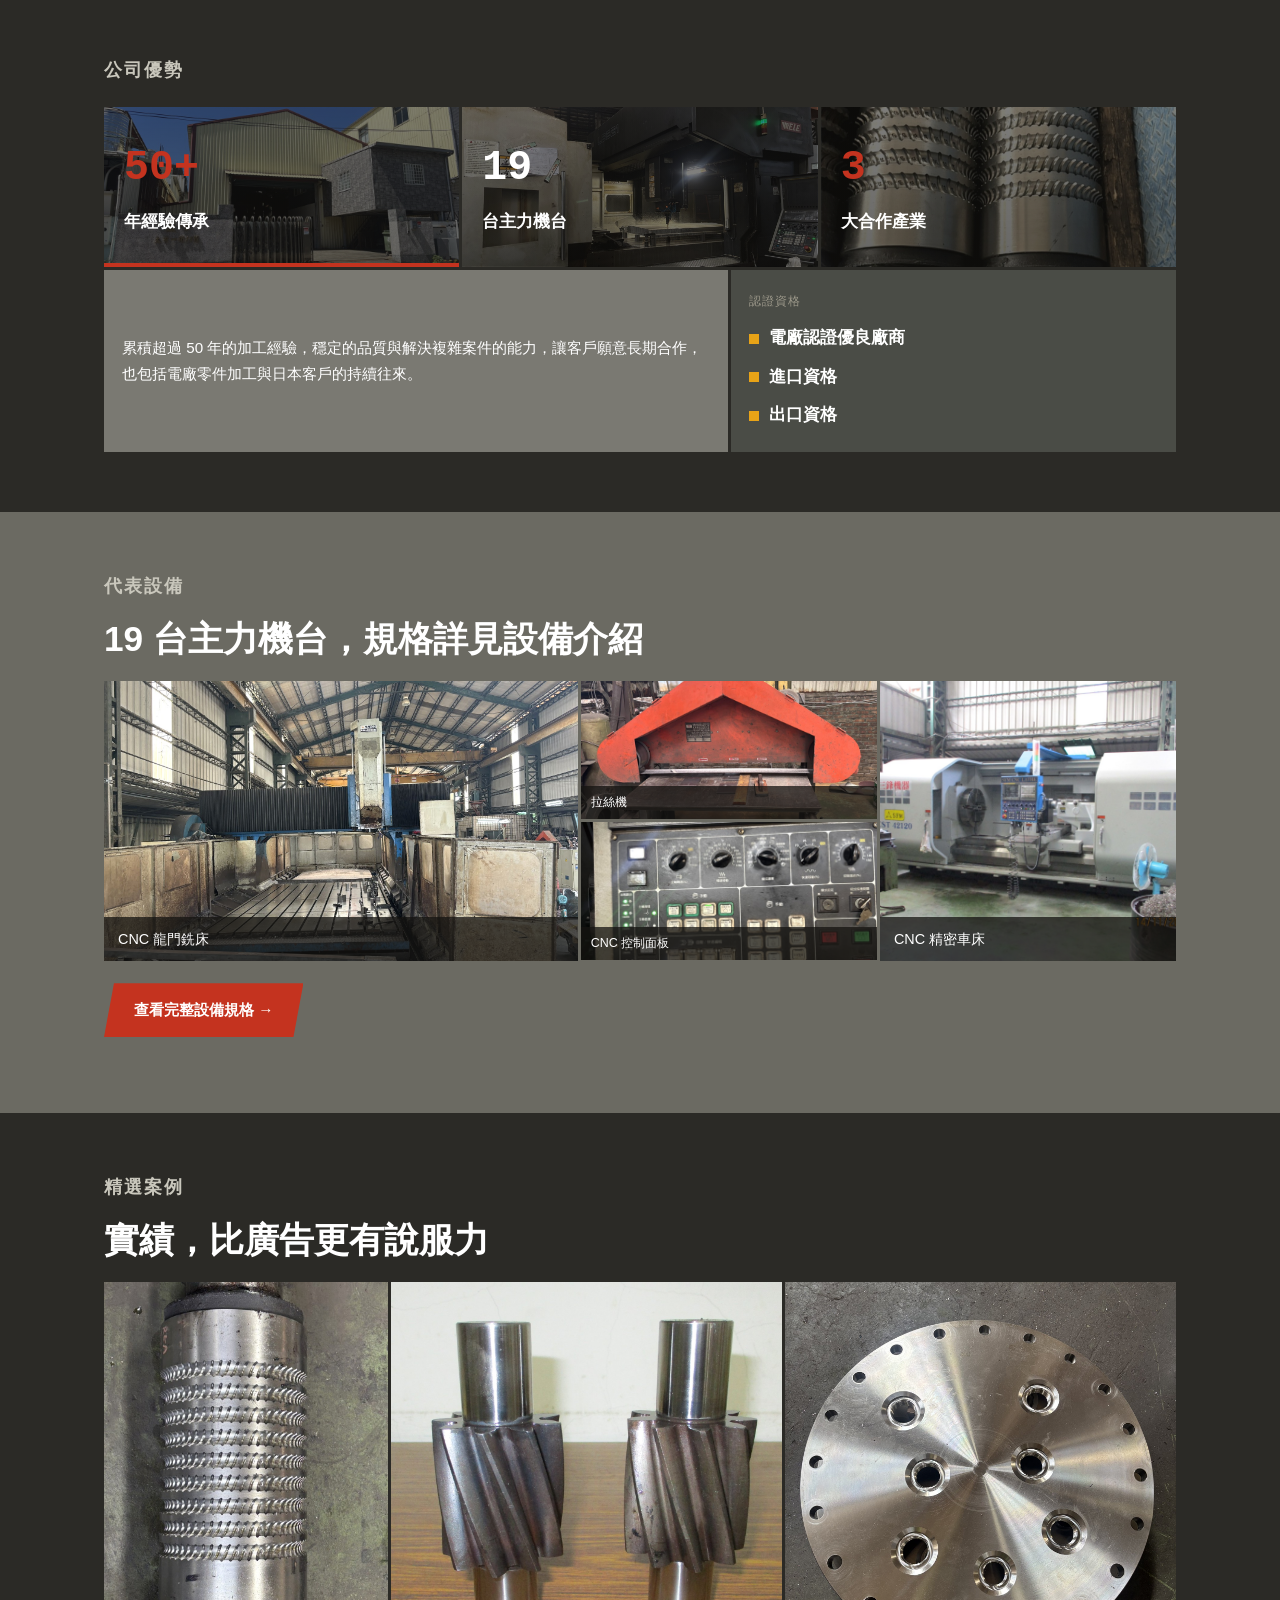
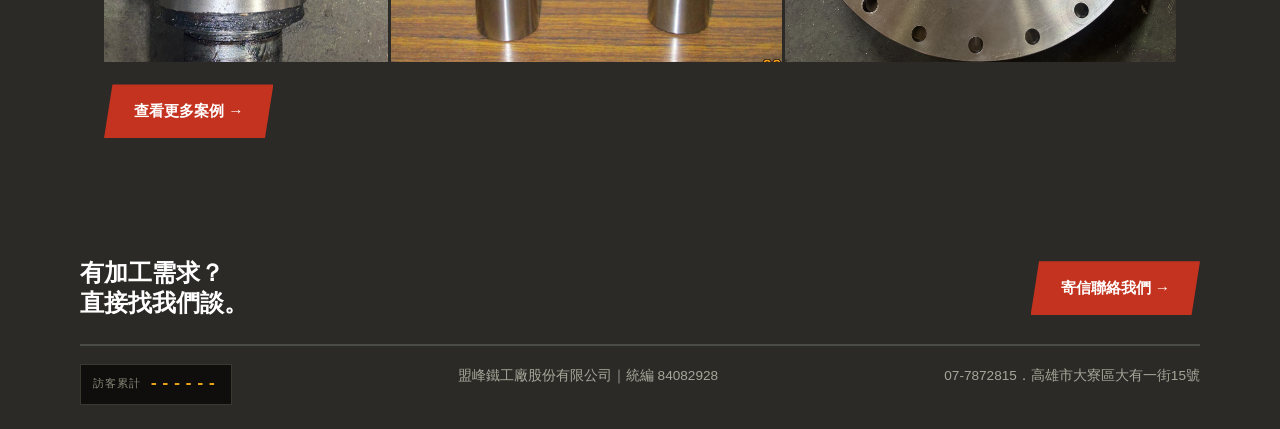
==== commit 9fa25494: "Add files via upload" ====
--- a/index.html
+++ b/index.html
@@ -1,6 +1,15 @@
 <!DOCTYPE html>
 <html lang="zh-Hant">
 <head>
+<!-- Google tag (gtag.js) -->
+<script async src="https://www.googletagmanager.com/gtag/js?id=G-X0F6Q9TNQD"></script>
+<script>
+  window.dataLayer = window.dataLayer || [];
+  function gtag(){dataLayer.push(arguments);}
+  gtag('js', new Date());
+  gtag('config', 'G-X0F6Q9TNQD');
+</script>
+
 <meta charset="UTF-8">
 <meta name="viewport" content="width=device-width, initial-scale=1.0">
 <title>盟峰鐵工廠股份有限公司｜高雄 CNC 車床．銑床．搪床加工</title>
@@ -15,6 +24,55 @@
 <meta property="og:url" content="https://mon-fon.com/">
 <meta property="og:image" content="https://mon-fon.com/images/logo.png">
 <meta property="og:locale" content="zh_TW">
+<meta name="twitter:card" content="summary_large_image">
+<meta name="twitter:title" content="盟峰鐵工廠股份有限公司｜高雄 CNC 車床．銑床．搪床加工">
+<meta name="twitter:description" content="盟峰鐵工廠股份有限公司，前身協豐鐵工廠創立於1967年，兩代傳承超過50年，高雄大寮在地機械加工廠，專精 CNC 車床、龍門銑床、搪床加工，電廠認證優良廠商，與日本客戶長期合作。">
+<meta name="twitter:image" content="https://mon-fon.com/images/logo.png">
+<meta name="theme-color" content="#C4331F">
+<meta name="format-detection" content="telephone=no">
+<script type="application/ld+json">
+{
+  "@context": "https://schema.org",
+  "@type": "Organization",
+  "name": "盟峰鐵工廠股份有限公司",
+  "url": "https://mon-fon.com/",
+  "logo": "https://mon-fon.com/images/logo.png",
+  "image": "https://mon-fon.com/images/logo.png",
+  "description": "盟峰鐵工廠股份有限公司，前身協豐鐵工廠創立於1967年，兩代傳承超過50年，高雄大寮在地機械加工廠，專精 CNC 車床、龍門銑床、搪床加工，電廠認證優良廠商。"
+}
+</script>
+<script type="application/ld+json">
+{
+  "@context": "https://schema.org",
+  "@type": "WebSite",
+  "name": "盟峰鐵工廠股份有限公司",
+  "url": "https://mon-fon.com/",
+  "inLanguage": "zh-TW"
+}
+</script>
+<script type="application/ld+json">
+{
+  "@context": "https://schema.org",
+  "@type": "LocalBusiness",
+  "name": "盟峰鐵工廠股份有限公司",
+  "url": "https://mon-fon.com/",
+  "image": "https://mon-fon.com/images/logo.png",
+  "telephone": "+886-7-7872815",
+  "email": "monfon@seed.net.tw",
+  "address": {
+    "@type": "PostalAddress",
+    "streetAddress": "大有一街15號",
+    "addressLocality": "大寮區",
+    "addressRegion": "高雄市",
+    "addressCountry": "TW"
+  },
+  "geo": {
+    "@type": "GeoCoordinates",
+    "latitude": 22.5886138,
+    "longitude": 120.4278328
+  }
+}
+</script>
 <link rel="stylesheet" href="css/style.css">
 </head>
 <body>
--- a/css/style.css
+++ b/css/style.css
@@ -98,6 +98,10 @@
 /* 手機版導覽 */
 .nav-toggle { display: none; }
 @media (max-width: 760px) {
+  .site-nav { flex-wrap: nowrap; padding: 14px 16px; }
+  .site-nav > a { min-width: 0; overflow: hidden; }
+  .site-nav .logo { font-size: 1.05rem; white-space: nowrap; overflow: hidden; text-overflow: ellipsis; }
+  .site-nav img[alt="盟峰鐵工廠"] { height: 30px !important; flex-shrink: 0; }
   .site-nav .nav-links {
     display: none;
     position: absolute;
@@ -118,6 +122,7 @@
     color: var(--paper-text);
     font-size: 1.4rem;
     cursor: pointer;
+    flex-shrink: 0;
   }
 }
 
@@ -142,17 +147,21 @@
    不會有浮空缺口，也不會露出不相干的第三個顏色
    ========================================================================== */
 .diag-top {
-  clip-path: polygon(0 0, 100% 0, 100% calc(100% - var(--cut-a, 46px)), 0 100%);
+  --cut-eff: min(var(--cut-a, 46px), 7vw);
+  clip-path: polygon(0 0, 100% 0, 100% calc(100% - var(--cut-eff)), 0 100%);
   position: relative;
 }
 .diag-follow {
-  margin-top: calc(-1 * var(--cut-a, 46px));
+  --cut-eff: min(var(--cut-a, 46px), 7vw);
+  margin-top: calc(-1 * var(--cut-eff));
 }
 .diag-bottom-alt {
-  clip-path: polygon(0 0, 100% 0, 100% 100%, 0 calc(100% - var(--cut-b, 78px)));
+  --cut-eff-b: min(var(--cut-b, 78px), 7vw);
+  clip-path: polygon(0 0, 100% 0, 100% 100%, 0 calc(100% - var(--cut-eff-b)));
 }
 .diag-follow-alt {
-  margin-top: calc(-1 * var(--cut-b, 78px));
+  --cut-eff-b: min(var(--cut-b, 78px), 7vw);
+  margin-top: calc(-1 * var(--cut-eff-b));
 }
 
 h1, h2, h3 { font-weight: 900; margin: 0 0 0.5em; line-height: 1.25; }
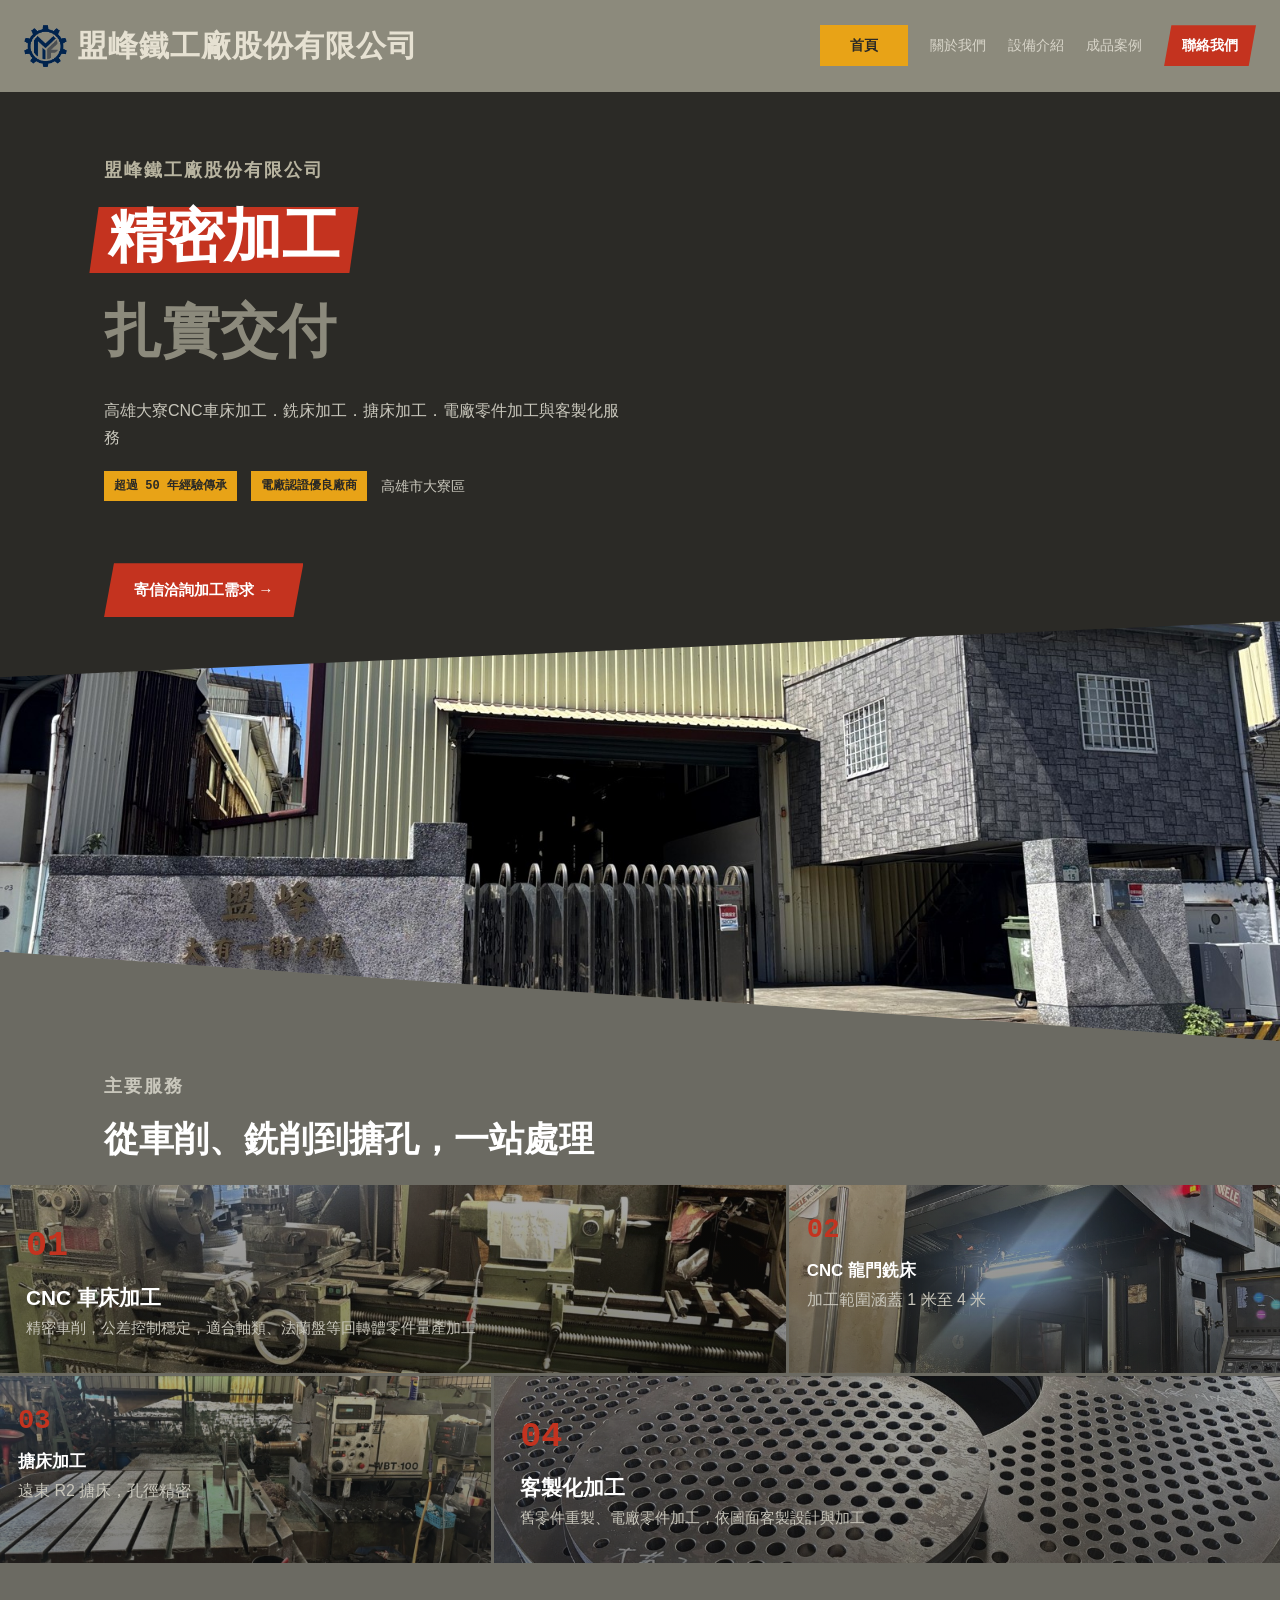
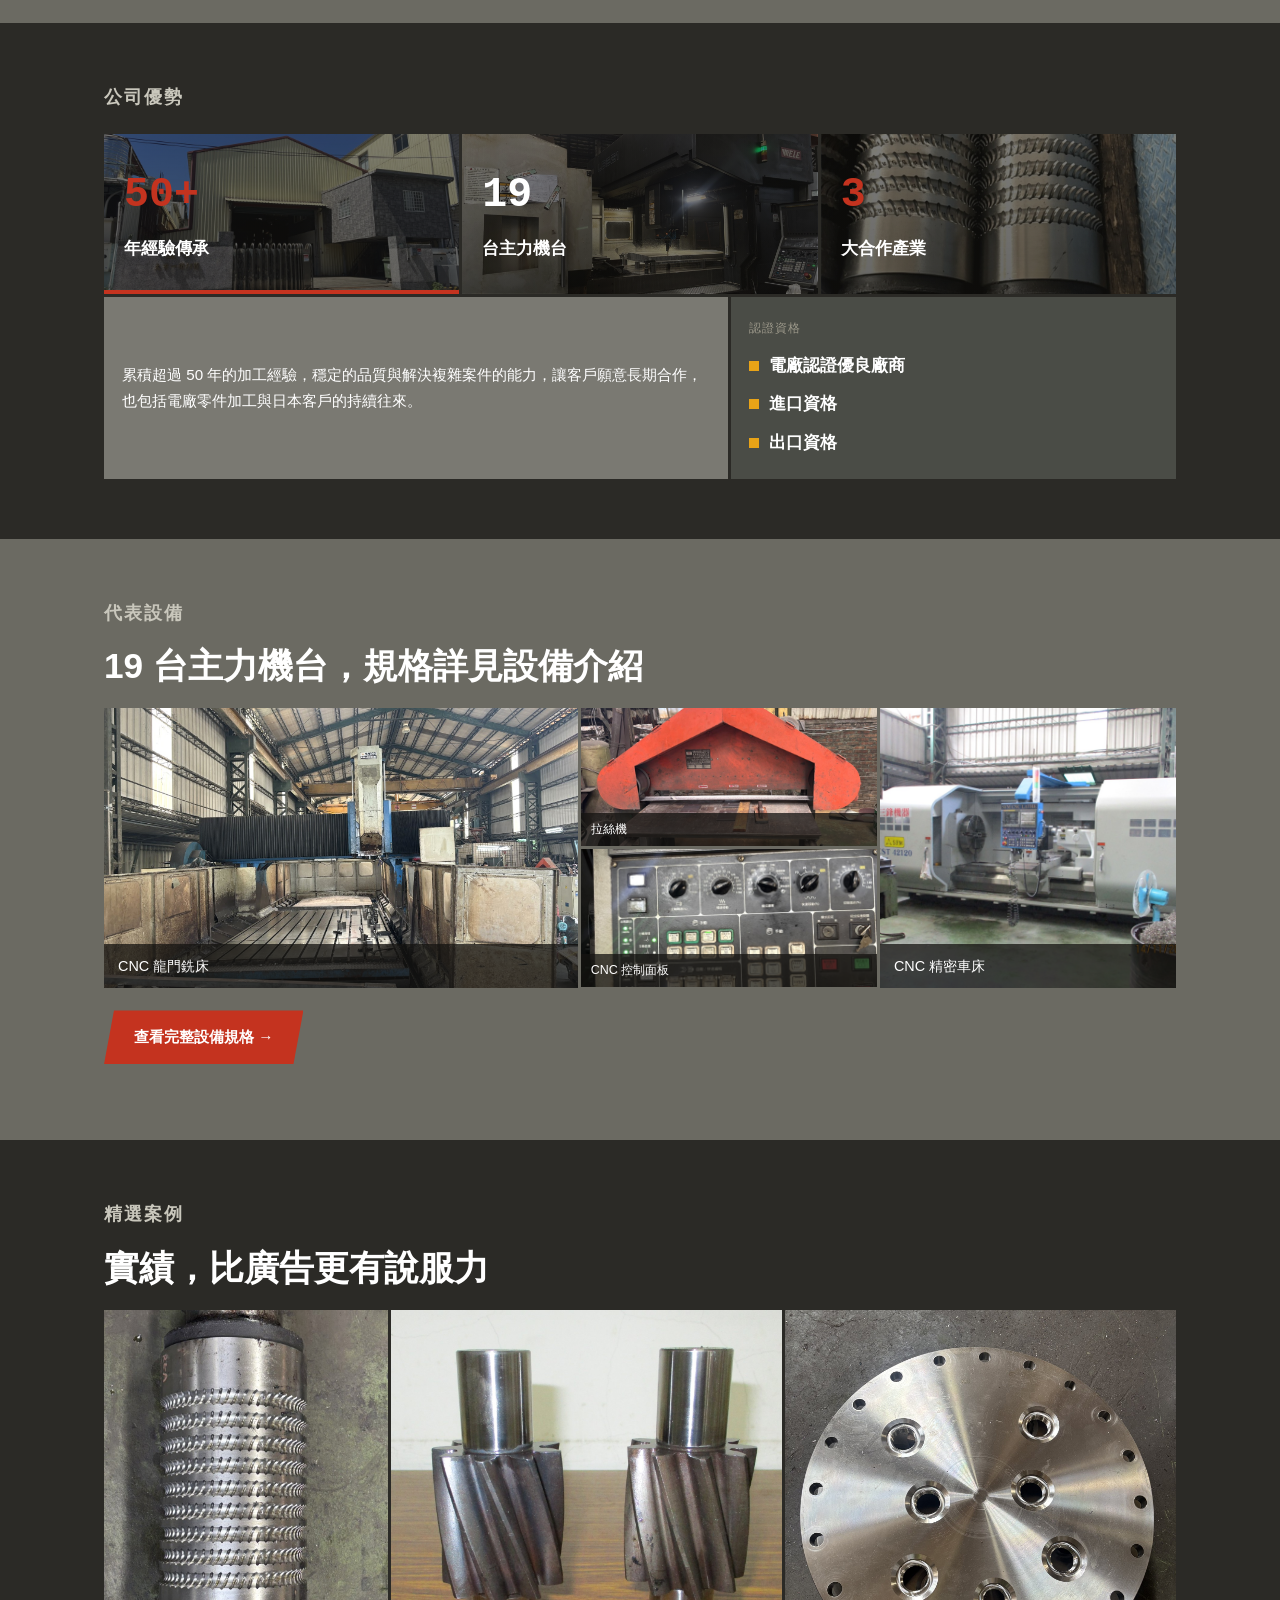
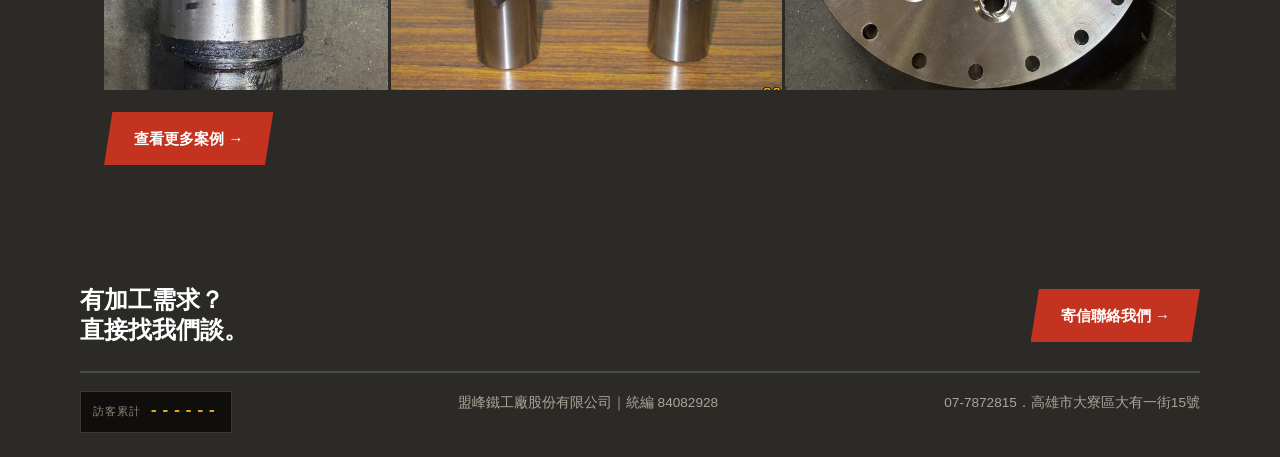
==== commit 0eef628d: "Add files via upload" ====
--- a/index.html
+++ b/index.html
@@ -12,20 +12,20 @@
 
 <meta charset="UTF-8">
 <meta name="viewport" content="width=device-width, initial-scale=1.0">
-<title>盟峰鐵工廠股份有限公司｜高雄 CNC 車床．銑床．搪床加工</title>
+<title>盟峰鐵工廠股份有限公司｜高雄大寮CNC車床加工．銑床加工．搪床加工</title>
 <meta name="description" content="盟峰鐵工廠股份有限公司，前身協豐鐵工廠創立於1967年，兩代傳承超過50年，高雄大寮在地機械加工廠，專精 CNC 車床、龍門銑床、搪床加工，電廠認證優良廠商，與日本客戶長期合作。">
 <link rel="preconnect" href="https://fonts.googleapis.com">
 <link href="https://fonts.googleapis.com/css2?family=Noto+Sans+TC:wght@400;500;700;900&family=JetBrains+Mono:wght@500;700&display=swap" rel="stylesheet">
 <link rel="icon" type="image/png" href="images/logo.png?v=2">
 <link rel="canonical" href="https://mon-fon.com/">
 <meta property="og:type" content="website">
-<meta property="og:title" content="盟峰鐵工廠股份有限公司｜高雄 CNC 車床．銑床．搪床加工">
+<meta property="og:title" content="盟峰鐵工廠股份有限公司｜高雄大寮CNC車床加工．銑床加工．搪床加工">
 <meta property="og:description" content="盟峰鐵工廠股份有限公司，前身協豐鐵工廠創立於1967年，兩代傳承超過50年，高雄大寮在地機械加工廠，專精 CNC 車床、龍門銑床、搪床加工，電廠認證優良廠商，與日本客戶長期合作。">
 <meta property="og:url" content="https://mon-fon.com/">
 <meta property="og:image" content="https://mon-fon.com/images/logo.png">
 <meta property="og:locale" content="zh_TW">
 <meta name="twitter:card" content="summary_large_image">
-<meta name="twitter:title" content="盟峰鐵工廠股份有限公司｜高雄 CNC 車床．銑床．搪床加工">
+<meta name="twitter:title" content="盟峰鐵工廠股份有限公司｜高雄大寮CNC車床加工．銑床加工．搪床加工">
 <meta name="twitter:description" content="盟峰鐵工廠股份有限公司，前身協豐鐵工廠創立於1967年，兩代傳承超過50年，高雄大寮在地機械加工廠，專精 CNC 車床、龍門銑床、搪床加工，電廠認證優良廠商，與日本客戶長期合作。">
 <meta name="twitter:image" content="https://mon-fon.com/images/logo.png">
 <meta name="theme-color" content="#C4331F">
@@ -94,7 +94,7 @@
     <div class="eyebrow" style="color:#B8B4A0;">盟峰鐵工廠股份有限公司</div>
     <h1 class="skew-highlight"><span>精密加工</span></h1>
     <h1 style="color:var(--steel-light); margin-top:-6px;">扎實交付</h1>
-    <p class="hero-sub" style="color:#C9C7BC; max-width:520px;">CNC 車床．龍門銑床．搪床加工．電廠零件加工與客製化服務</p>
+    <p class="hero-sub" style="color:#C9C7BC; max-width:520px;">高雄大寮CNC車床加工．銑床加工．搪床加工．電廠零件加工與客製化服務</p>
     <div class="hero-meta">
       <span class="tag-credential">超過 50 年經驗傳承</span>
       <span class="tag-credential">電廠認證優良廠商</span>
